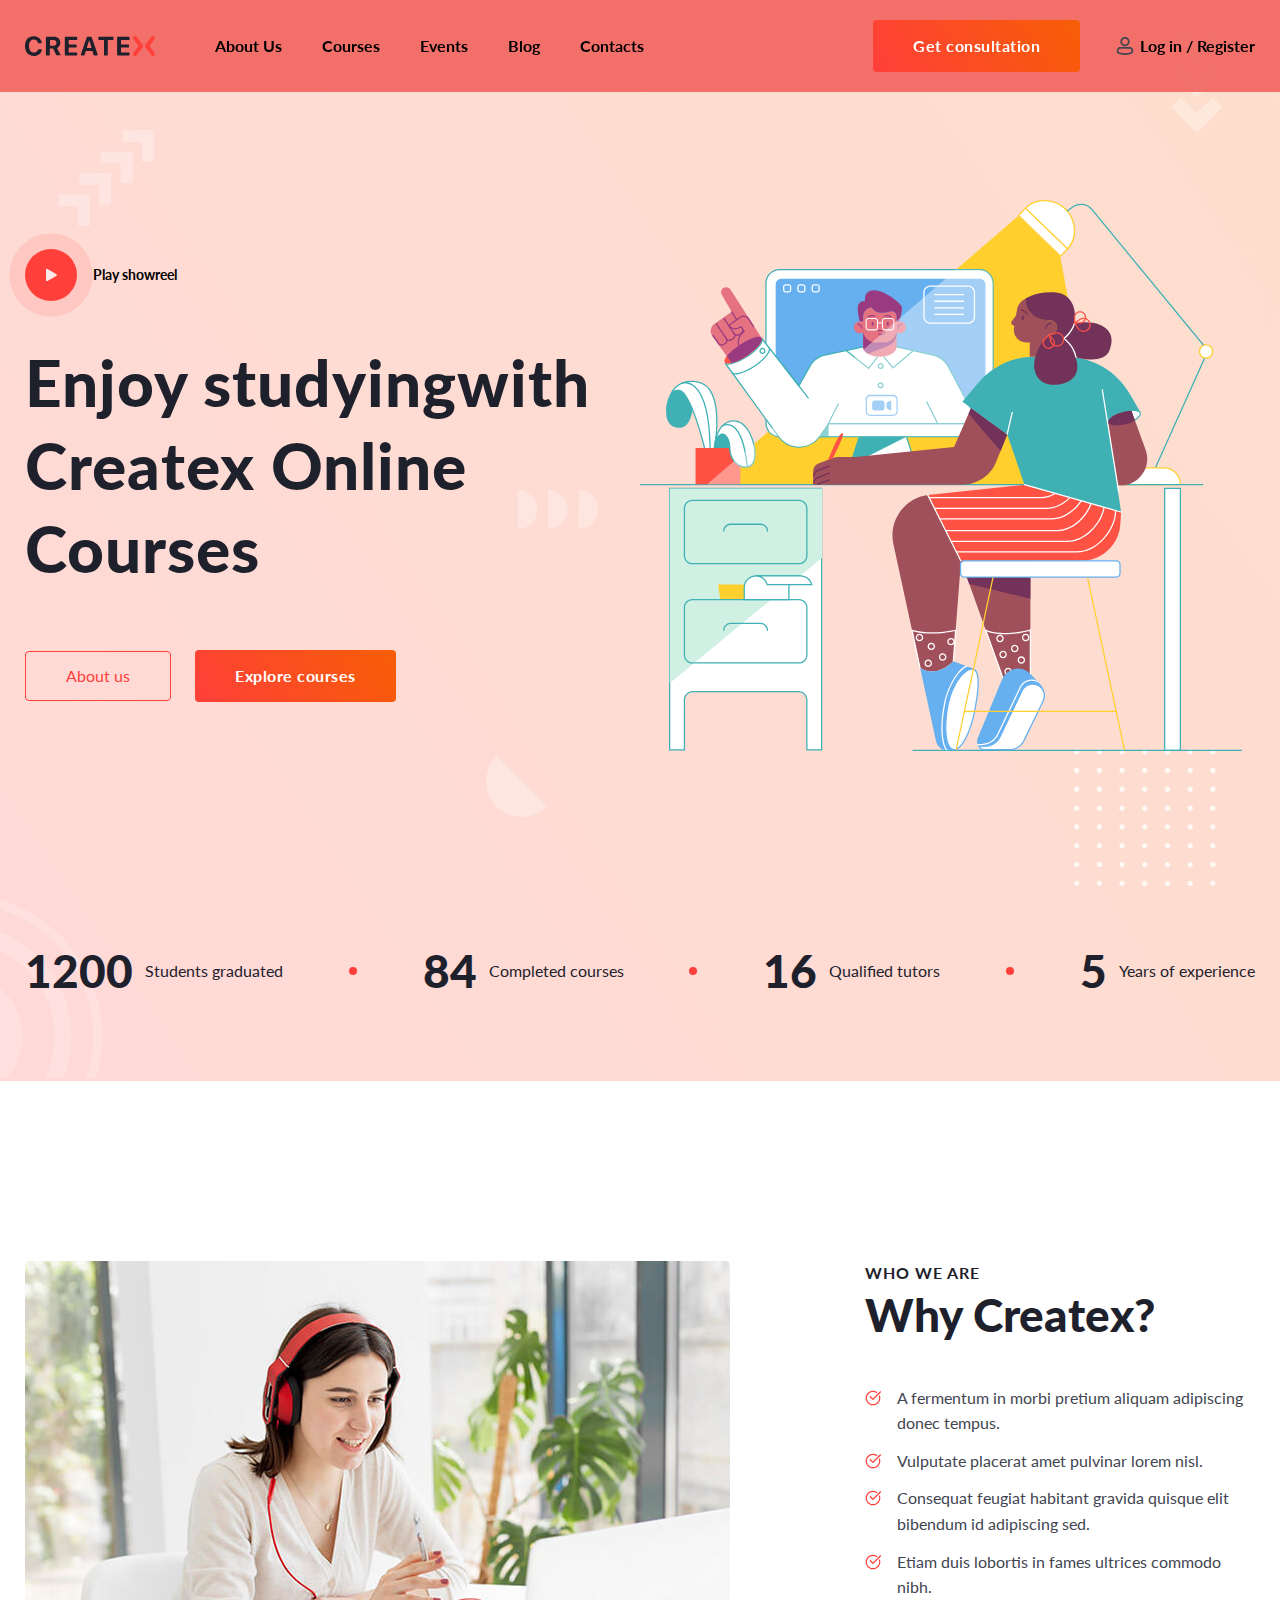
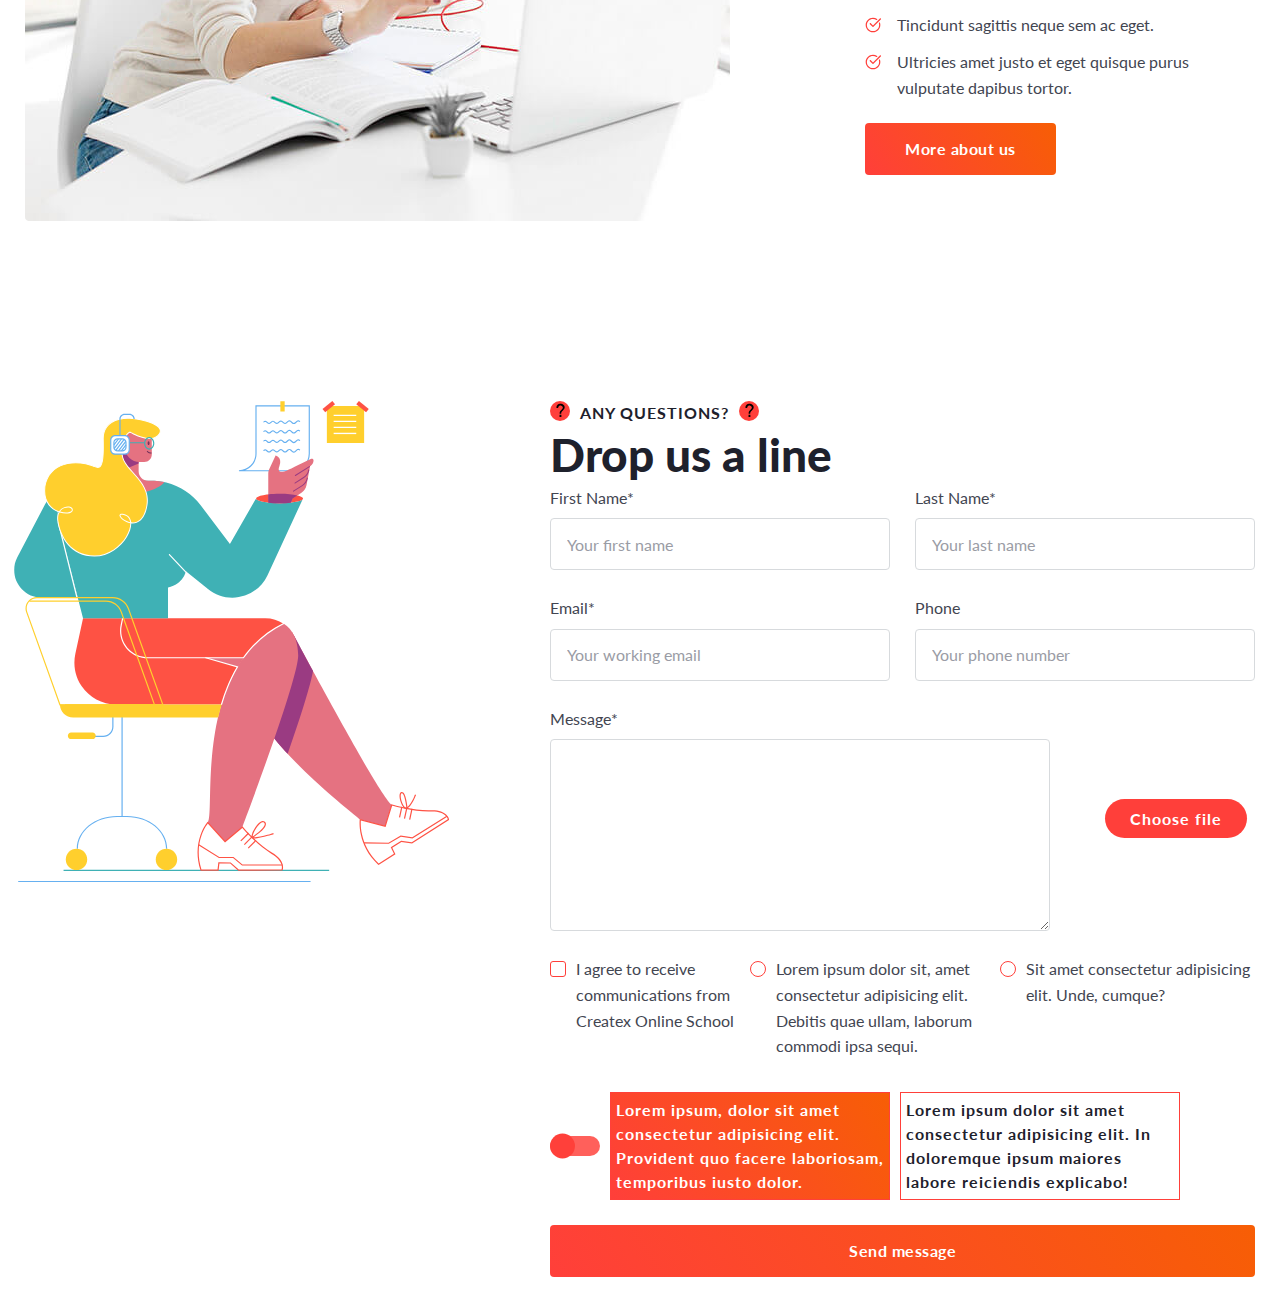
==== Lesson_15-16/index.html @ 621b51e7 "Add files via upload" ====
<!DOCTYPE html>
<html lang="en">

<head>
   <meta charset="UTF-8">
   <meta http-equiv="X-UA-Compatible" content="IE=edge">
   <meta name="viewport" content="width=device-width, initial-scale=1.0">
   <link rel="stylesheet" href="css/style.css">
   <title>Lesson_15-16</title>
</head>

<body>
   <div class="wrapper">
      <header class="header">
         <div class="header__container">
            <a href="#" class="header__logo"><img src="img/logo.svg" alt=""></a>
            <nav class="header__nav nav">
               <ul class="nav__list">
                  <li class="nav__item">
                     <a href="#" class="nav__link">About Us</a>
                  </li>
                  <li class="nav__item">
                     <a href="#" class="nav__link">Courses</a>
                  </li>
                  <li class="nav__item">
                     <a href="#" class="nav__link">Events</a>
                  </li>
                  <li class="nav__item">
                     <a href="#" class="nav__link">Blog</a>
                  </li>
                  <li class="nav__item">
                     <a href="#" class="nav__link">Contacts</a>
                  </li>
               </ul>
            </nav>
            <div class="header__registration registration-header">
               <a href="#" class="registration-header__button button"><span>Get consultation</span></a>
               <a href="#" class="registration-header__reg"><span>Log in / Register</span></a>
            </div>
         </div>
      </header>
      <main class="page">
         <section class="page_main hello-block">
            <div class="hello-block__container">
               <div class="hello-block__content content-block">

                  <div class="content-block__body">
                     <a href="#" class="content-block__showreel">Play showreel</a>
                     <div class="content-block__title"><h1>Enjoy studyingwith Createx Online Courses</h1></div>
                     <div class="content-block__buttons">
                        <a href="#" class="content-block__button button--border"><span>About us</span></a>
                        <a href="#" class="content-block__button button"><span>Explore courses</span></a>
                     </div>
                  </div>

                  <div class="content-block__media">
                     <img src="img/illustration.svg" alt="Image">
                  </div>

               </div>
               <div class="hello-block__advantages advantages-main">
                  <div class="advantages-main__item item-advantages">
                     <div class="item-advantages__value">1200</div>
                     <div class="item-advantages__text">Students graduated</div>
                  </div>
                  <div class="advantages-main__circle"></div>
                  <div class="advantages-main__item item-advantages">
                     <div class="item-advantages__value">84</div>
                     <div class="item-advantages__text">Completed courses</div>
                  </div>
                  <div class="advantages-main__circle"></div>
                  <div class="advantages-main__item item-advantages">
                     <div class="item-advantages__value">16</div>
                     <div class="item-advantages__text">Qualified tutors</div>
                  </div>
                  <div class="advantages-main__circle"></div>
                  <div class="advantages-main__item item-advantages">
                     <div class="item-advantages__value">5</div>
                     <div class="item-advantages__text">Years of experience</div>
                  </div>
               </div>
            </div>
            <div class="hello-block__decor decor-main">
               <div class="decor-main__item decor-main__item--1"></div>
               <div class="decor-main__item decor-main__item--2"></div>
               <div class="decor-main__item decor-main__item--3"></div>
               <div class="decor-main__item decor-main__item--4"></div>
               <div class="decor-main__item decor-main__item--5"></div>
               <div class="decor-main__item decor-main__item--6"></div>
            </div>
         </section>
         <section class="page_createx why-createx">
            <div class="why-createx__container">
               <div class="why-createx__img">
                  <img src="img/image-createx.png" alt="Office">
               </div>
               <div class="why-createx__content content-block-createx">
                  <div class="content-block-createx__subtitle">Who we are</div>
                  <div class="content-block-createx__title"><h2>Why Createx?</h2></div>
                  <ul class="content-block-createx__list">
                     <li class="content-block-createx__item">A fermentum in morbi pretium aliquam adipiscing donec tempus.</li>
                     <li class="content-block-createx__item">Vulputate placerat amet pulvinar lorem nisl.</li>
                     <li class="content-block-createx__item">Consequat feugiat habitant gravida quisque elit bibendum id adipiscing sed.</li>
                     <li class="content-block-createx__item">Etiam duis lobortis in fames ultrices commodo nibh.</li>
                     <li class="content-block-createx__item">Tincidunt sagittis neque sem ac eget.</li>
                     <li class="content-block-createx__item">Ultricies amet justo et eget quisque purus vulputate dapibus tortor.</li>
                  </ul>
                  <a href="#" class="content-block-createx__button button"><span>More about us</span></a>
               </div>
            </div>
         </section>
         <section class="page__form form-block">
            <div class="form-block__container">
               <div class="form-block__img"><img src="img/illustration-createx.svg" alt="Woman and Schedule"></div>
               <div class="form-block__content">
                  <div class="form-block__subtitle"><span>Any questions?</span></div>
                  <div class="form-block__title"><h2>Drop us a line</h2></div>
                  <form action="get" method="post" class="form-block__form">
                     <div class="form-block__info">
                        <label for="input_01" class="form-block__label">First Name*</label>
                        <input placeholder="Your first name" required id="input_01" autocomplete="off" type="text" name="name" value="" class="form-block__input">
                     </div>
                     <div class="form-block__info">
                        <label for="input_02" class="form-block__label">Last Name*</label>
                        <input placeholder="Your last name" required id="input_02" autocomplete="off" type="text" name="lastName" value="" class="form-block__input">
                     </div>
                     <div class="form-block__info">
                        <label for="input_03" class="form-block__label">Email*</label>
                        <input placeholder="Your working email" required id="input_03" autocomplete="off" type="email" name="email" value="" class="form-block__input">
                     </div>
                     <div class="form-block__info">
                        <label for="input_04" class="form-block__label">Phone</label>
                        <input placeholder="Your phone number" id="input_04" autocomplete="off" type="tel" name="phone" value="" class="form-block__input">
                     </div>
                     <div class="form-block__info-area">
                        <div class="form-block__fiedls">
                           <label for="text-area" class="form-block__label">Message*</label>
                           <textarea name="message" id="text-area" cols="30" rows="10" class="form-block__area"></textarea>
                        </div>
                        <div class="form-block__file file-block">
                           <input type="file" id="file" class="file-block__choose">
                           <label for="file" class="file-block__label">Choose file</label>
                        </div>
                     </div>
                     <div class="form-block__license">
                        <div class="form-block__check">
                           <input id="check-input" required name="check" value="1" type="checkbox" class="form-block__input-check">
                           <label for="check-input" class="form-block__label check-label">I agree to receive communications from Createx Online School</label>
                        </div>
                        <div class="form-block__radio">
                           <input id="radio-input" required name="input-radio" value="1" type="radio" class="form-block__input-radio">
                           <label for="radio-input" class="form-block__label radio-label">Lorem ipsum dolor sit, amet consectetur adipisicing elit. Debitis quae ullam, laborum commodi ipsa sequi.</label>
                        </div>
                        <div class="form-block__radio">
                           <input id="radio-input-2" required name="input-radio" value="2" type="radio" class="form-block__input-radio">
                           <label for="radio-input-2" class="form-block__label radio-label">Sit amet consectetur adipisicing elit. Unde, cumque?</label>
                        </div>
                     </div>
                     <div class="form-block__switcher switcher-block">
                        <input id="switcher"  name="switch" value="1" type="checkbox" class="switcher-block__input">
                        <label for="switcher" class="switcher-block__label"></label>
                        <div class="switcher-block__text1 block-text"><span>Lorem ipsum, dolor sit amet consectetur adipisicing elit. Provident quo facere laboriosam, temporibus iusto dolor.</span></div>
                        <div class="switcher-block__text2 block-text"><span>Lorem ipsum dolor sit amet consectetur adipisicing elit. In doloremque ipsum maiores labore reiciendis explicabo!</span></div>
                     </div>
                     <button class="form-block__button button"><span>Send message</span></button>
                  </form>
               </div>
            </div>
         </section>
      </main>
   </div>
</body>

</html>
---- Lesson_15-16/css/style.css ----
@import "reset.css";
@import "common.css";
@import "header.css";
@import "hello-block.css";
@import "createx.css";
@import "form.css";
@import url("https://fonts.googleapis.com/css?family=Lato:regular,700,900&display=swap");

body {
   font-family: "Lato", Arial, sans-serif;
   font-style: normal;
}

.wrapper {
   min-height: 100%;
   position: relative;
   display: flex;
   flex-direction: column;
}

.wrapper > main {
   flex-grow: 1;
}

[class*="__container"] {
   max-width: 1260px;
   padding: 0px 15px;
   margin: 0 auto;
}
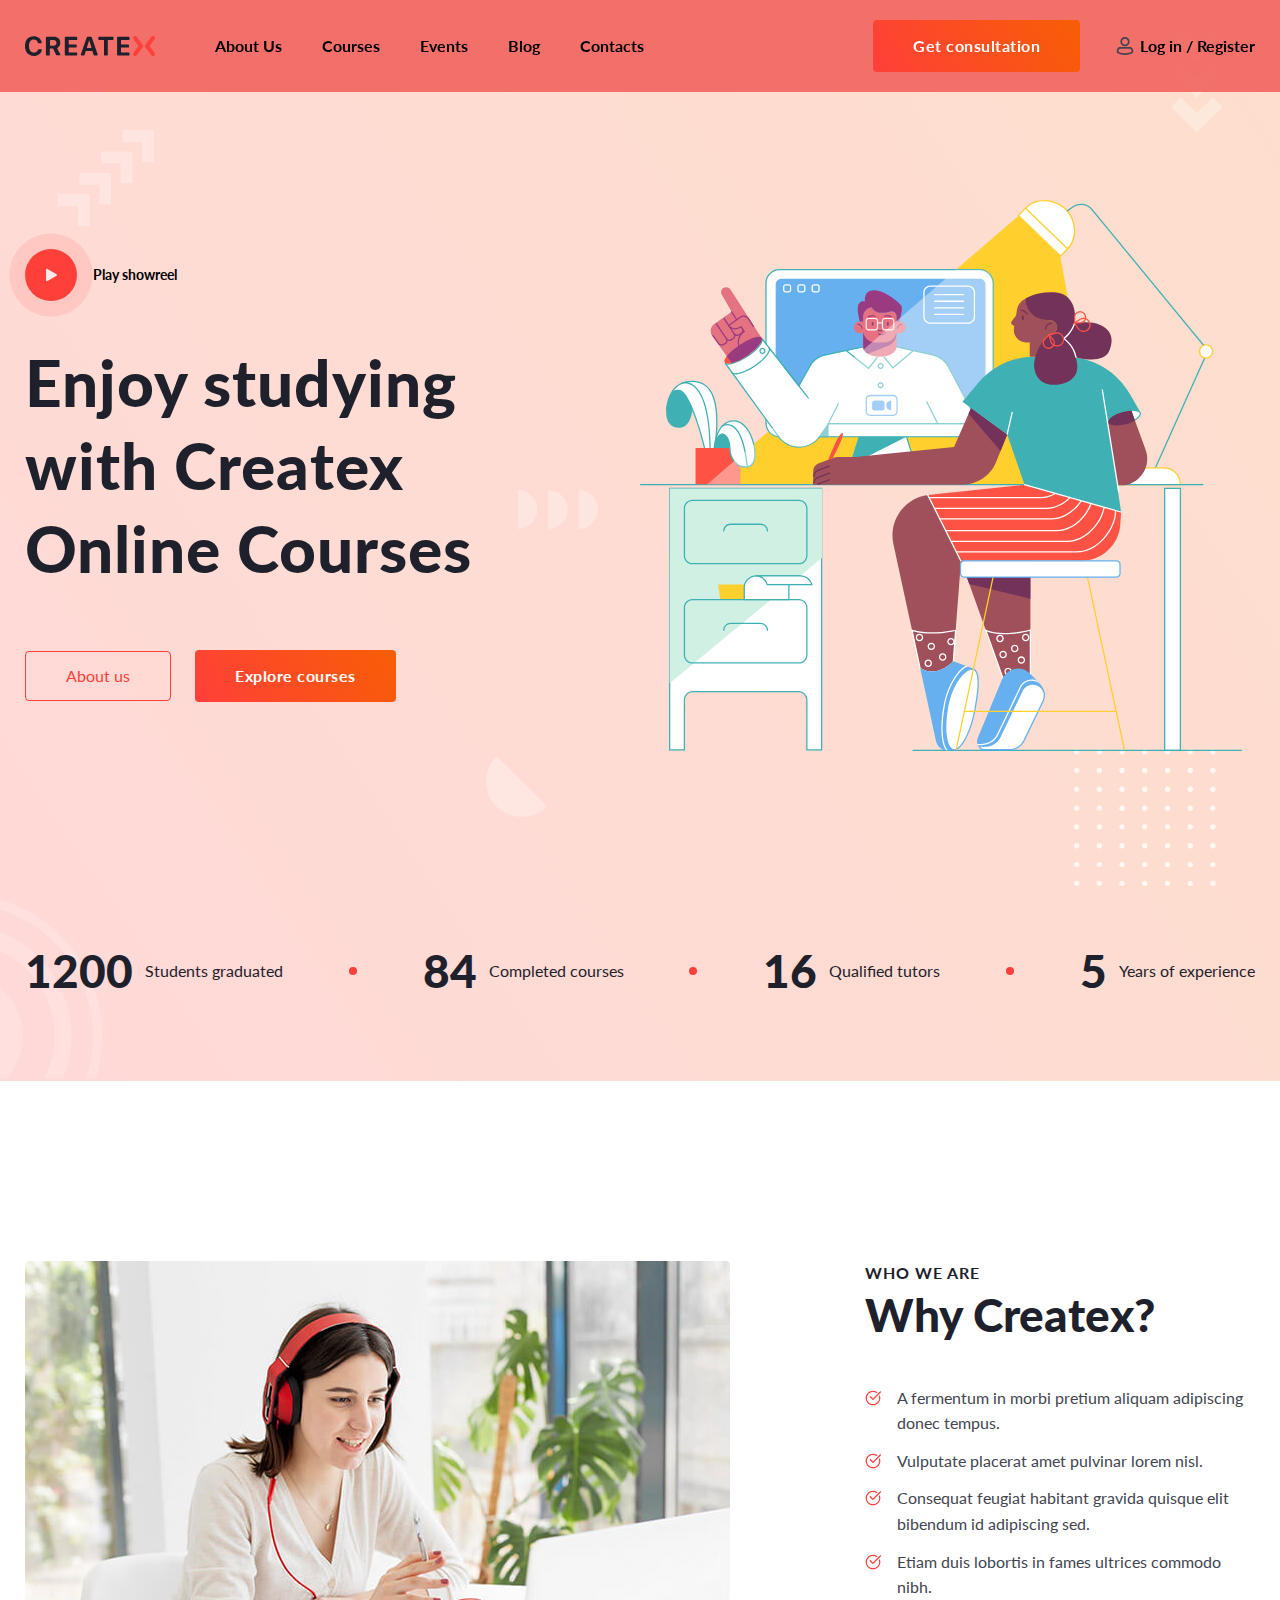
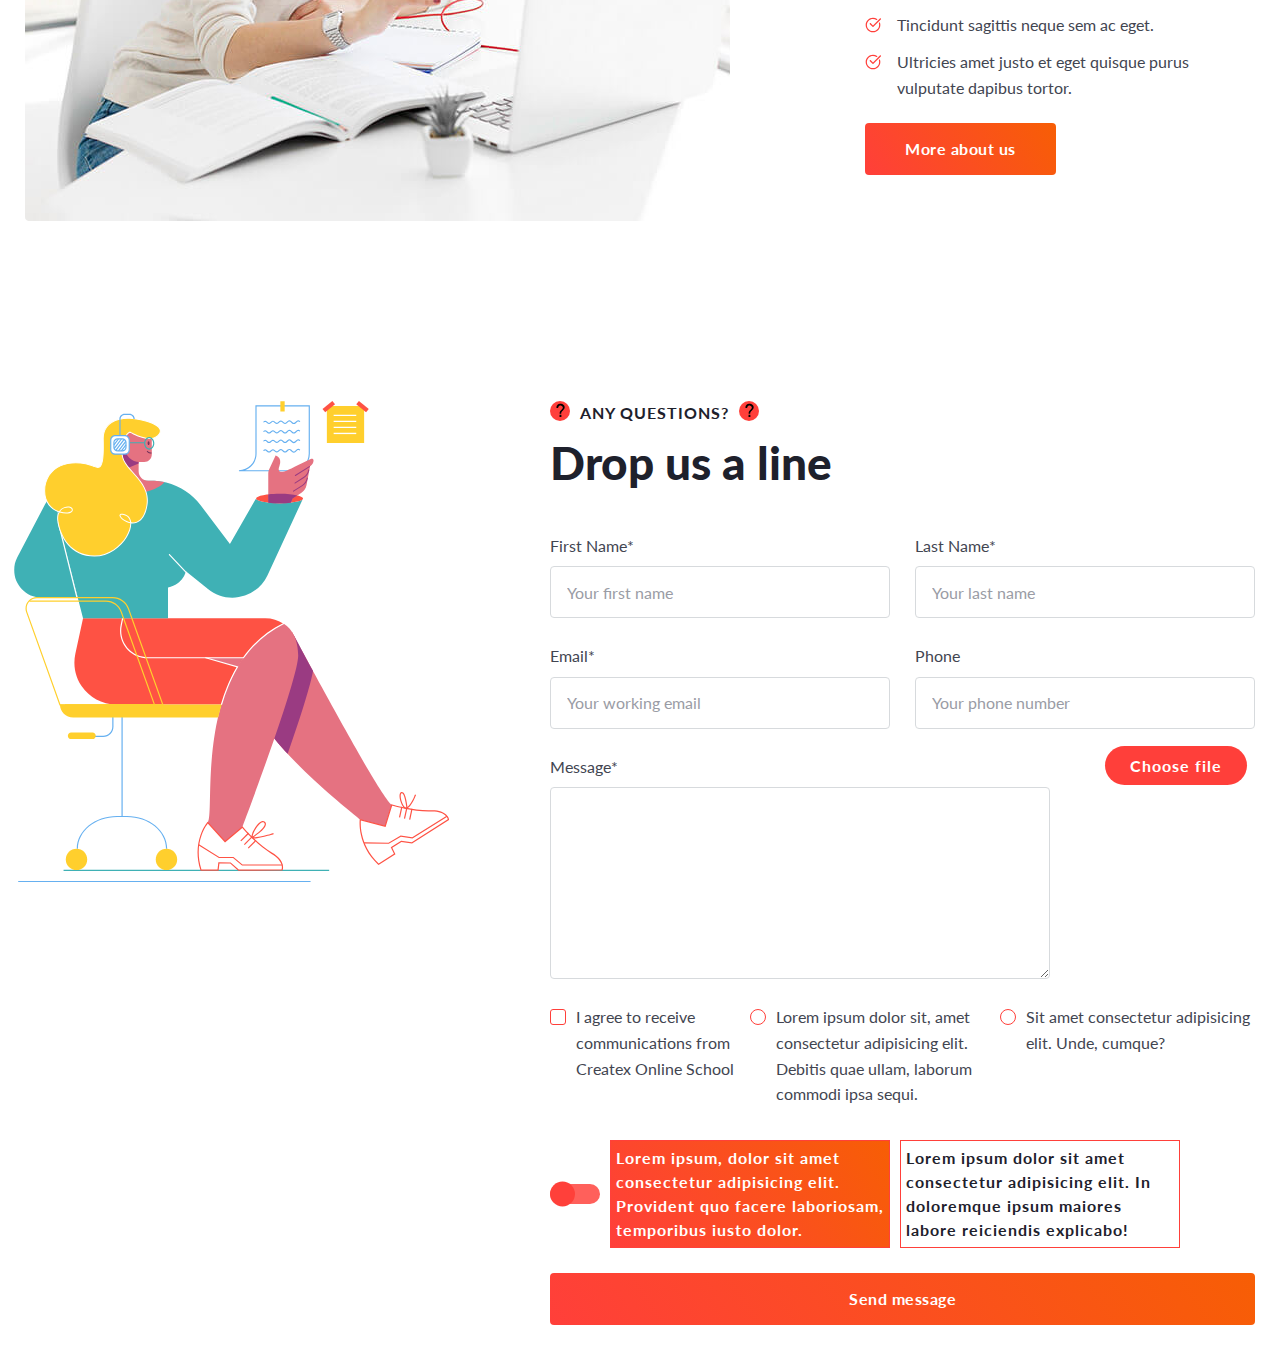
==== commit 576abfcd: "Update index.html" ====
--- a/Lesson_15-16/index.html
+++ b/Lesson_15-16/index.html
@@ -46,7 +46,7 @@
 
                   <div class="content-block__body">
                      <a href="#" class="content-block__showreel">Play showreel</a>
-                     <div class="content-block__title"><h1>Enjoy studyingwith Createx Online Courses</h1></div>
+                     <div class="content-block__title"><h1>Enjoy studying with Createx Online Courses</h1></div>
                      <div class="content-block__buttons">
                         <a href="#" class="content-block__button button--border"><span>About us</span></a>
                         <a href="#" class="content-block__button button"><span>Explore courses</span></a>
@@ -171,4 +171,4 @@
    </div>
 </body>
 
-</html>+</html>
